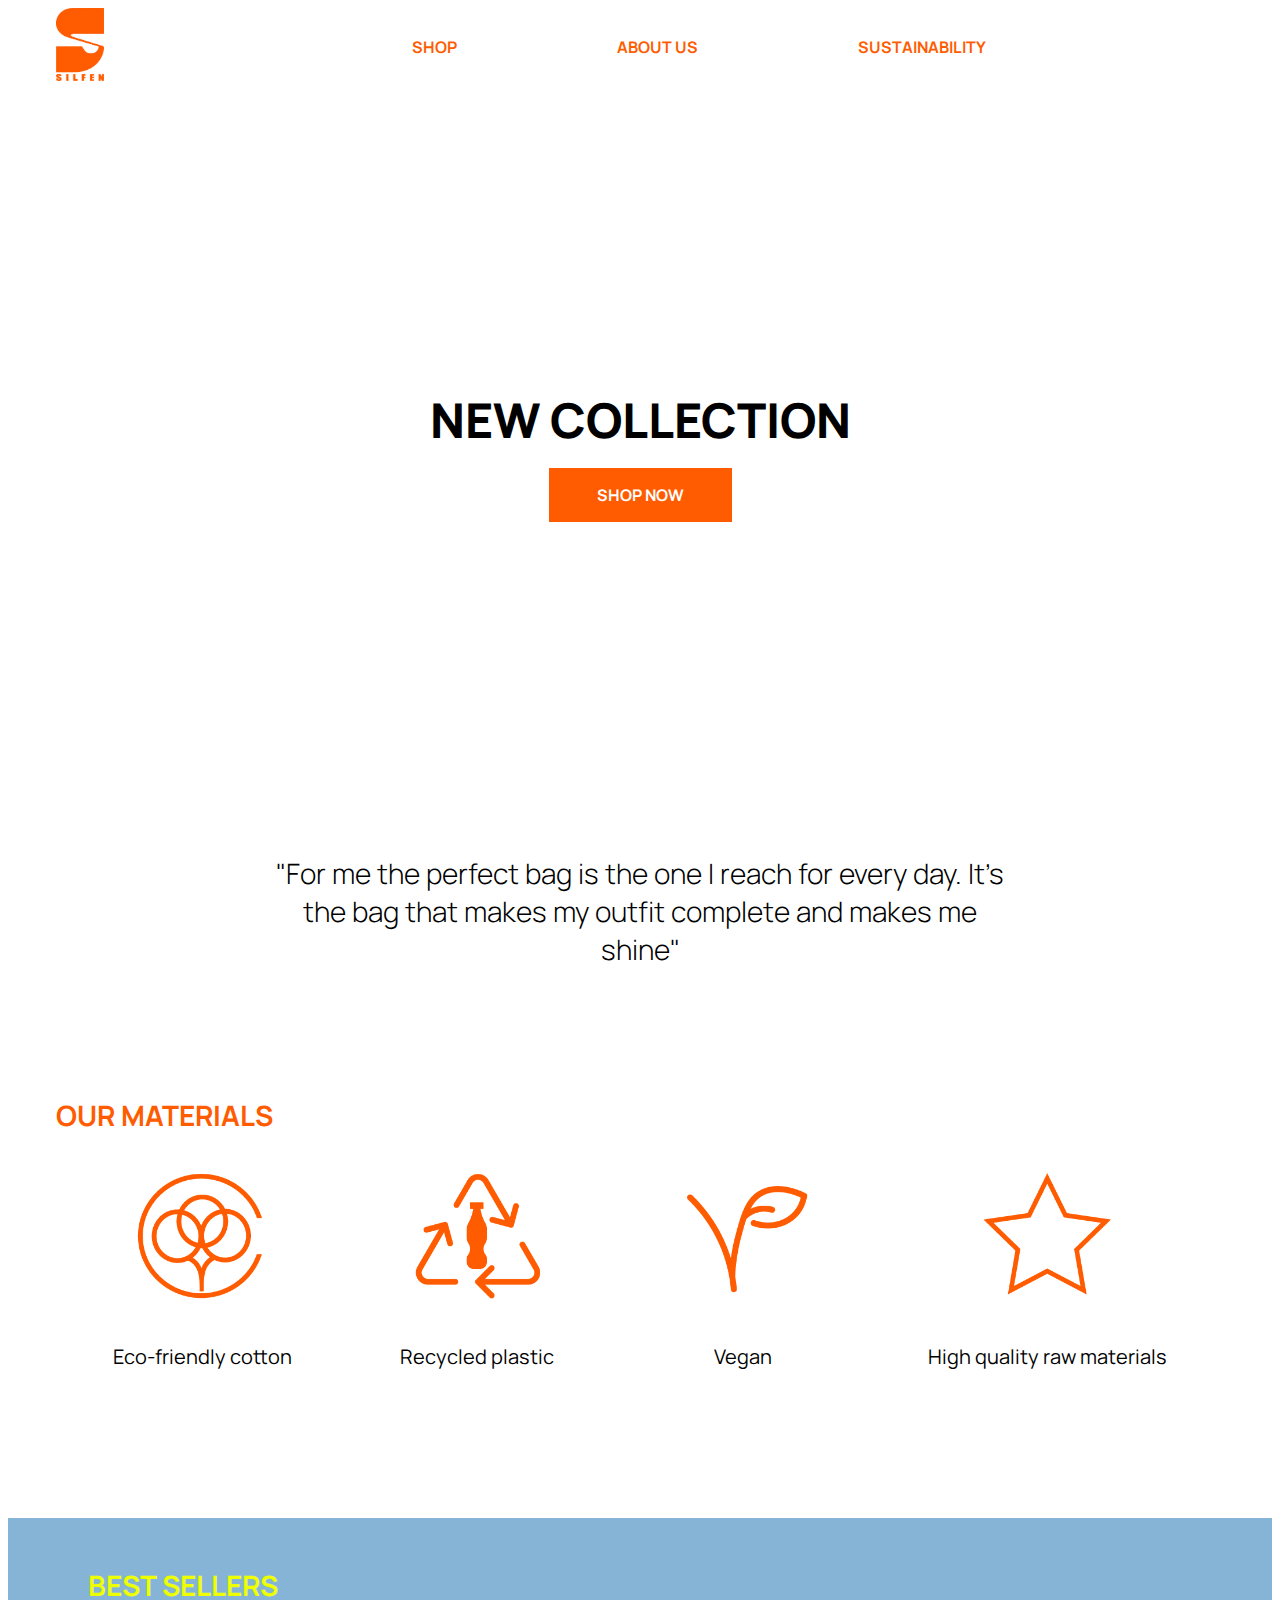
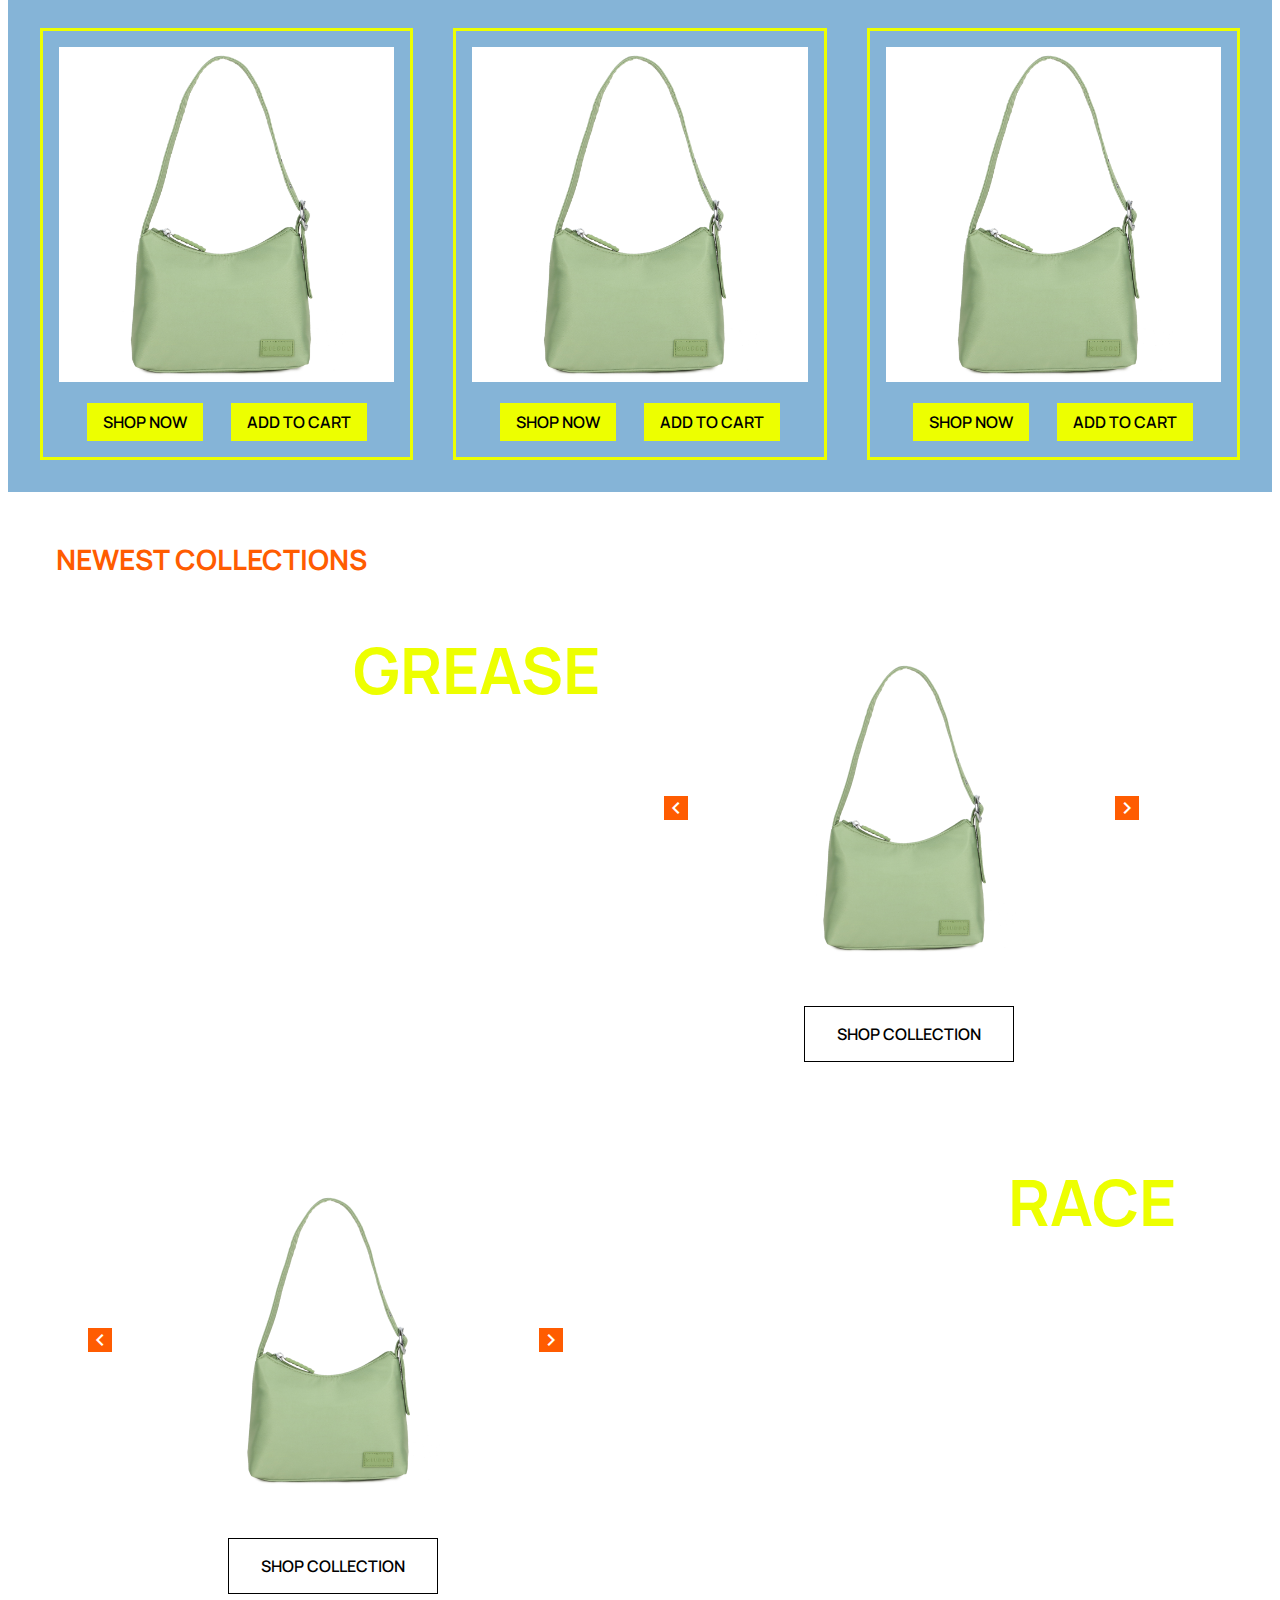
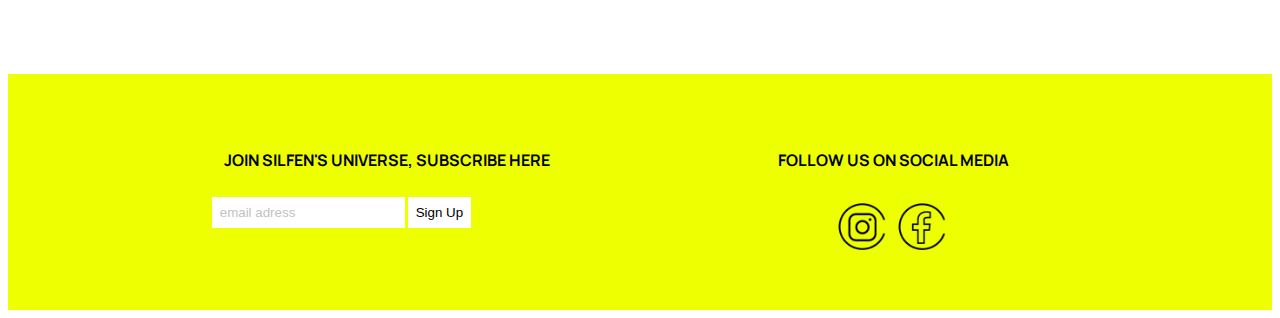
==== index.html @ 0049a742 "burger menu" ====
<!DOCTYPE html>
<html lang="en">

<head>
  <meta charset="UTF-8" />
  <meta http-equiv="X-UA-Compatible" content="IE=edge" />
  <meta name="viewport" content="width=device-width, initial-scale=1.0" />
  <title>Silfen</title>
  <link rel="stylesheet" href="style.css">
  <link rel="preconnect" href="https://fonts.googleapis.com">
  <link rel="preconnect" href="https://fonts.gstatic.com" crossorigin>
  <link href="https://fonts.googleapis.com/css2?family=Manrope:wght@400;700&display=swap" rel="stylesheet">
  <link href="https://fonts.googleapis.com/icon?family=Material+Icons" rel="stylesheet">
</head>

<body>
  <header>
    <nav>
      <a href="index.html"><img src="/img/SilfenLogo.png" alt="Silfen Logo" id="logo" /></a>
      <ul class="nav-bar">
        <li><a href="productp.html">SHOP</a></li>
        <li><a href="">ABOUT US</a></li>
        <li><a href="">SUSTAINABILITY</a></li>
      </ul>

    </nav>


    <div class="burger-icon"></div>

    <ul class="mob-menu">
      <li class="cross-icon"></li>
      <li class="active"><a href="index.html">Home</a></li>
      <li><a href="about-me.html">About me</a></li>

      <li><a href="web.html">Basic Web</a></li>
      <li><a href="ux.html">Basic UX</a></li>
      <li><a href="animation.html">Basic Animation</a></li>
      <li><a href="content.html">Basic Content</a></li>
    </ul>



    </nav>
  </header>

  <main>
    <section class="main-section">
      <div id="hero-image">
        <h1>NEW COLLECTION</h1>
        <a href="productp.html" class="button">SHOP NOW</a>
      </div>
    </section>
    <h3>
      "For me the perfect bag is the one I reach for every day. It’s the bag
      that makes my outfit complete and makes me shine"
    </h3>
    <h2>Our materials</h2>
    <div class="icons">
      <div>
        <img src="/img/cotton.png" alt="cotton icon" />
        <p>Eco-friendly cotton</p>
      </div>
      <div>
        <img src="/img/rpet.png" alt="rpet icon">
        <p>Recycled plastic</p>
      </div>
      <div>
        <img src="/img/vegan.png" alt="vegan icon">
        <p>Vegan</p>
      </div>
      <div>
        <img src="/img/star.png" alt="star icon">
        <p>High quality raw materials</p>
      </div>
    </div>
    <section id="best-sellers">
      <h2>best sellers</h2>
      <div class="bag-card">
        <img src="/img/bag-example.JPG" alt="">
        <div class="ctas">
          <a href="">Shop now</a>
          <a href="">Add to cart</a>
        </div>
      </div>
      <div class="bag-card">
        <img src="/img/bag-example.JPG" alt="">
        <div class="ctas">
          <a href="">Shop now</a>
          <a href="">Add to cart</a>
        </div>
      </div>
      <div class="bag-card">
        <img src="/img/bag-example.JPG" alt="">
        <div class="ctas">
          <a href="">Shop now</a>
          <a href="">Add to cart</a>
        </div>
      </div>
    </section>
    <section>
      <h2>newest collections</h2>
      <div class="collection">
        <div class="collection-pic1">
          <h4>GREASE</h4>
        </div>
        <div class="bag-collection">
          <div class="material-icons arrow">
            chevron_left
          </div>
          <img src="/img/bag-example.JPG" alt="bag image">
          <div class="material-icons arrow">
            chevron_right
          </div>
          <a href="" class="shop-button">SHOP COLLECTION</a>
        </div>
      </div>
      <div class="collection">
        <div class="bag-collection">
          <div class="material-icons arrow">
            chevron_left
          </div>
          <img src="/img/bag-example.JPG" alt="bag image">
          <div class="material-icons arrow">
            chevron_right
          </div>
          <a href="" class="shop-button">SHOP COLLECTION</a>
        </div>
        <div class="collection-pic2">
          <h4>RACE</h4>
        </div>
      </div>
    </section>
  </main>


  <footer>
    <div>
      <h5>join silfen's universe, subscribe here</h5>
      <form class="sign-up" action="">
        <label for="email"></label>
        <input type="email" id="email" name="email" value="email adress">
        <input type="submit" id="sign-button" value="Sign Up">
      </form>
    </div>

    <div class="social-media">
      <h5>follow us on social media</h5>
      <div class="social-icons">
        <a href="https://www.instagram.com/silfenstudio/" target="_blank"><img src="/img/insta.png"
            alt="instagram icon"></a>
        <a href="https://www.facebook.com/Silfenstudio" target="_blank"><img src="/img/fb.png" alt="facebook icon"></a>
      </div>
    </div>
  </footer>
</body>

</html>
---- style.css ----
* {
  box-sizing: border-box;
}

body {
  font-family: "Manrope", sans-serif;
}

nav {
  display: flex;
  justify-content: space-between;
  margin-right: 10%;
  align-items: center;
  font-family: "Manrope", sans-serif;
  font-weight: 700;
  color: #ff5c01;
}

ul {
  display: flex;
  justify-content: left;
  list-style-type: none;
}

.nav-bar li {
  margin-right: 10rem;
}

#logo {
  width: 3rem;
  margin-left: 3rem;
}

a {
  text-decoration: none;
  color: #ff5c01;
}
li a:hover {
  text-decoration: none;
  color: #edff00;
}

.button {
  background-color: #ff5c01;
  color: white;
  font-weight: 700;
  padding: 1rem 3rem;
  width: max-content;
}

.main-section {
  background-image: url(/img/ocean.jpg);
  background-size: cover;
  height: 50vw;
  display: flex;
  align-items: center;
  justify-content: center;
}

#hero-image {
  display: flex;
  flex-direction: column;
  align-items: center;
  margin-top: 4rem;
}

h1 {
  font-size: 3rem;
  font-weight: 900;
  margin-bottom: 1rem;
}

h2 {
  color: #ff5c01;
  text-transform: uppercase;
  padding-left: 3rem;
  font-size: 1.75rem;
  margin-top: 3rem;
}

h3 {
  font-weight: 300;
  padding: 0 20%;
  text-align: center;
  justify-self: center;
  font-size: 1.75rem;
  margin: 8rem 0;
}
.cover {
  display: flex;
  height: 35vw;
}
.product-img {
  background-image: url(/productimg/cover.jpg);
  background-size: cover;
  background-position-y: -25vw;
  width: 100%;
  display: flex;
}
.mainlist {
  display: flex;
}
.cate-menu {
  font-family: "Manrope", sans-serif;
  font-weight: bold;
  list-style-type: none;
  display: inline-block;
}
.cate-link {
  text-decoration: none;
  display: inline-block;
  padding: 20px;
  color: #ff5c01;
}
.cate-link:hover {
  color: #edff00;
}
.product-list {
  font-family: "Manrope", sans-serif;
  color: #ff5c01;
  width: 100%;
  display: grid;
  grid-template-columns: repeat(auto-fit, minmax(400px, 400px));
  justify-content: space-between;
  /* flex-wrap: wrap; */
  align-items: center;
}
.bag-display {
  width: 300px;
  height: max-content;
  padding: 15px;
  margin-top: 50px;
  margin-bottom: 30px;
}
.img-button {
  display: grid;
  width: 300px;
  height: max-content;
  padding: 15px;
}
.img-display {
  width: 100%;
  object-fit: cover;
}
/*.img-display:hover {
  width: 110%;
}*/
.button1 {
  background-color: #ff5c01;
  text-decoration: none;
  font-weight: bold;
  color: white;
  font-size: 15px;
  border: solid black 0.5px;
  padding: 5px;
  justify-self: center;
  margin-top: 25px;
  margin-bottom: 15px;
}
.button1:hover {
  background-color: #ff5a01c9;
}

.icons {
  display: flex;
  justify-content: space-evenly;
  margin-bottom: 8rem;
}

.icons img {
  max-width: 10rem;
}

.icons div {
  font-size: 1.25rem;
  text-align: center;
}

#best-sellers {
  background-color: #85b4d7;
  display: grid;
  grid-template-columns: repeat(auto-fill, minmax(300px, 1fr));
  grid-column-gap: 2.5rem;
  padding: 0 2rem 2rem;
}

.bag-card {
  border: solid 3px #edff00;
  padding: 1rem;
  width: fit-content;
}

#best-sellers h2 {
  color: #edff00;
  grid-column: 1/-1;
}

.bag-card img {
  max-width: 100%;
}

.ctas a {
  color: black;
  background-color: #edff00;
  padding: 0.5rem 1rem;
  font-weight: 600;
  text-transform: uppercase;
}

.ctas {
  display: flex;
  justify-content: space-evenly;
  margin-top: 1rem;
}
.collection {
  display: grid;
  column-gap: 3rem;
  grid-template-columns: 1fr 1fr;
  margin: 2rem 5rem 5rem 5rem;
}

img {
  max-width: 500px;
}

.bag-collection img {
  width: 300px;
  margin: 3rem;
}

.bag-collection {
  display: grid;
  grid-template-columns: 0.5fr 3fr 1fr;
  column-gap: 0.5rem;
}

.collection-pic1 {
  background-image: url(/img/grease.jpg);
  background-size: cover;
  background-position: center;
  min-width: 400px;
}
.collection-pic2 {
  background-image: url(/img/race.jpg);
  background-size: cover;
  background-position: center;
  min-width: 400px;
}
.arrow {
  align-self: center;
  background-color: #ff5c01;
  color: white;
  width: fit-content;
  cursor: pointer;
}

h4 {
  font-size: 4rem;
  margin-top: 1rem;
  margin-right: 1rem;
  text-align: end;
  color: #edff00;
}

.shop-button {
  color: black;
  border: solid 1px black;
  height: fit-content;
  width: fit-content;
  padding: 1rem 2rem;
  font-weight: 600;
  grid-column-start: 2;
  justify-self: center;
}

footer {
  display: grid;
  grid-template-columns: 30% 30%;
  background-color: #edff00;
  padding: 3rem;
  justify-content: space-evenly;
}
form {
}

input {
  border: none;
  padding: 0.5rem;
  color: rgb(194, 194, 194);
}
#sign-button {
  background-color: white;
  color: #000;
  cursor: pointer;
}

h5 {
  font-size: 1rem;
  text-transform: uppercase;
  text-align: center;
}

.social-icons {
  display: flex;
  justify-content: center;
}

.social-icons img {
  max-width: 60px;
}

/* mobile */

.mob-menu {
  flex-direction: column;
  width: fit-content;
  padding-right: 2vw;
  display: none;
}
.mob-menu ul {
  flex-direction: column;
  background: none;
  margin-left: 1vw;
}

.burger-icon {
  background-image: url(/img/burger.svg);
  width: 5vw;
  height: 5vw;
  background-repeat: no-repeat;
  margin-left: 1vw;
  margin-top: 2vw;
  display: none;
}
.cross-icon {
  background-image: url(/img/cross.svg);
  width: 4vw;
  height: 4vw;
  background-repeat: no-repeat;
  margin-left: 1vw;
  display: none;
}

.show {
  transform: translateX(57vw);
  transition: all 0.7s ease;
}
.close {
  transform: translateX(-50vw);
  transition: all 0.7s ease;
}

@media only screen and (max-width: 1025px) {
  .desk-menu {
    display: none;
  }
  nav {
    display: none;
  }

  .mob-menu {
    display: flex;
    position: absolute;
    left: -57vw;
    top: 0;
    z-index: 5;
    background-color: #f7e59e;
    padding-top: 3vw;
    position: absolute;
    width: 50vw;
    margin-left: -1vw;
    margin-top: -1vw;
    font-size: 2em;
    padding-bottom: 6vw;
  }

  .mob-menu:first-child {
    padding: 2vw 0;
  }

  #menu-icon {
    display: block;
    z-index: 8;
    position: absolute;
    top: 2vw;
    left: 1vw;
  }

  .burger-icon,
  .cross-icon {
    display: block;
    margin-bottom: 2vw;
    width: 8vw;
    height: 8vw;
  }

  .cross-icon:hover,
  .burger-icon {
    background-color: #f7e59e00;
    border-radius: 0;
  }
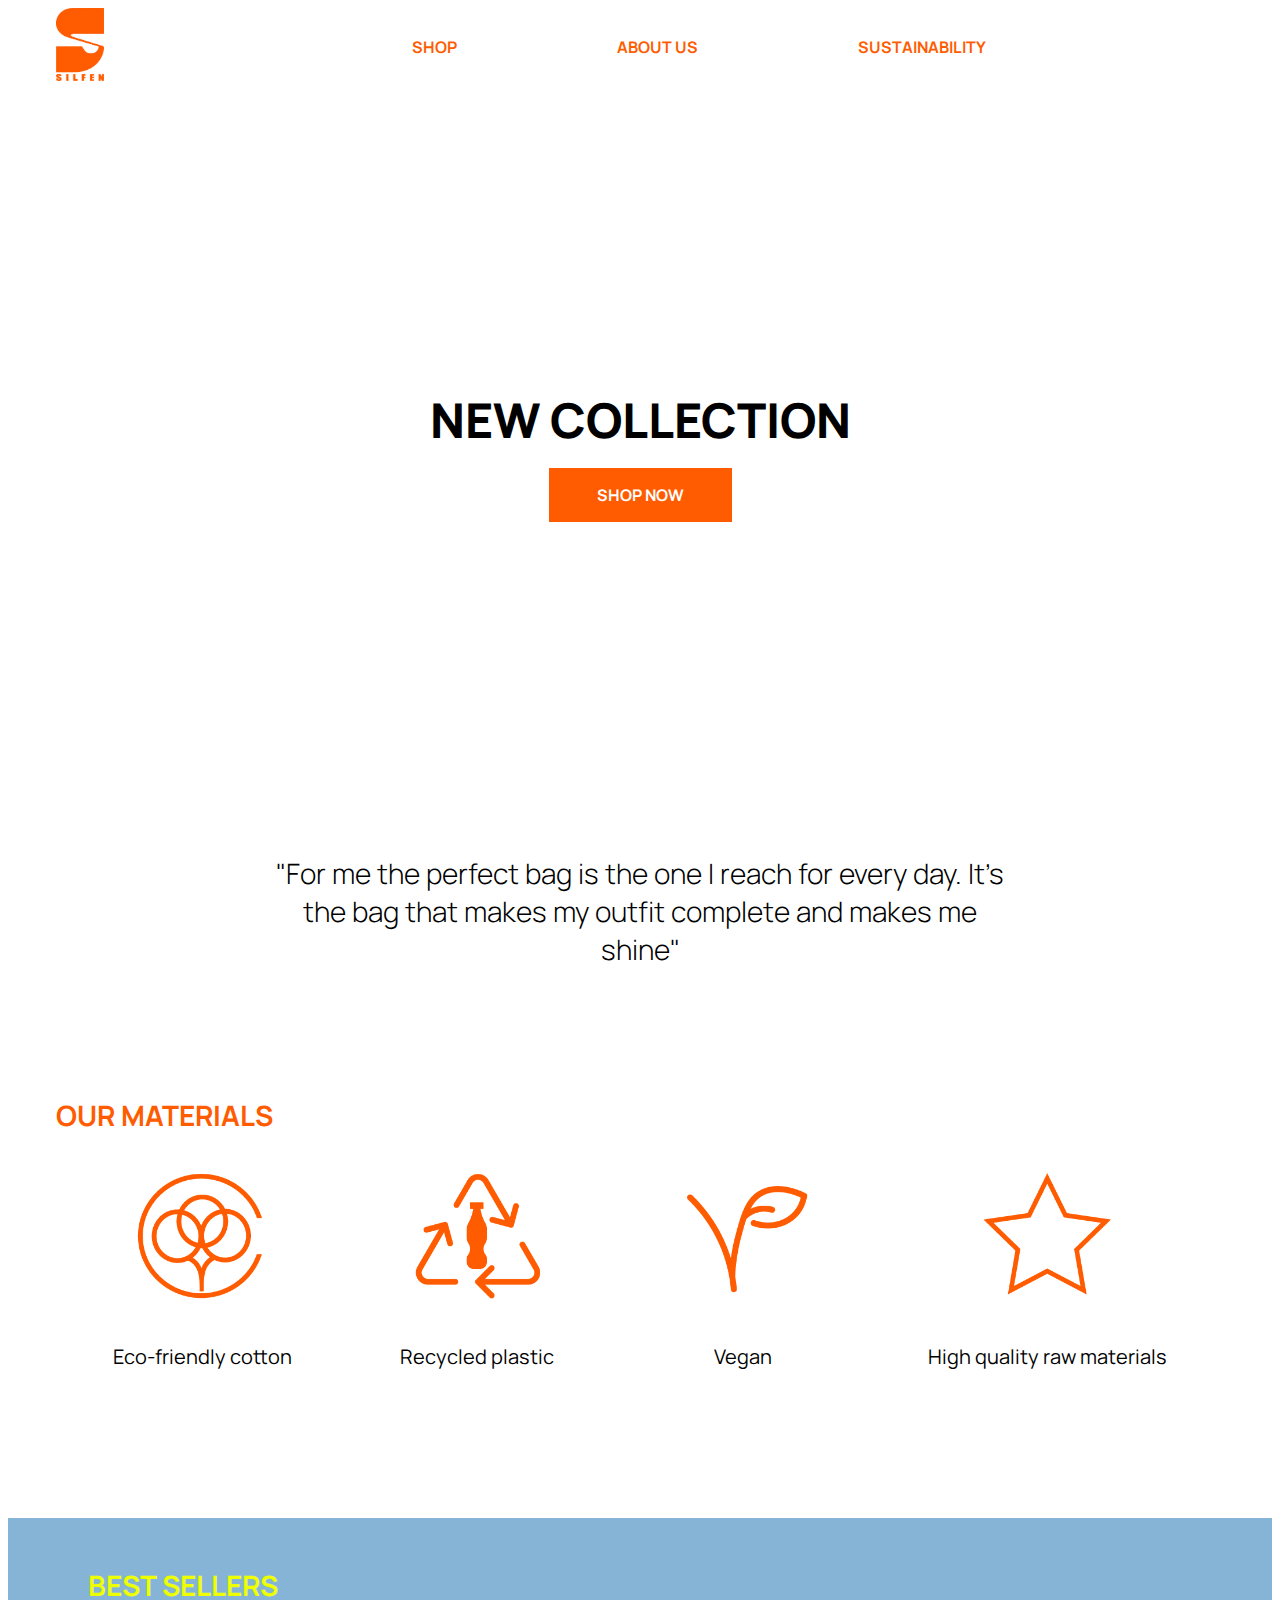
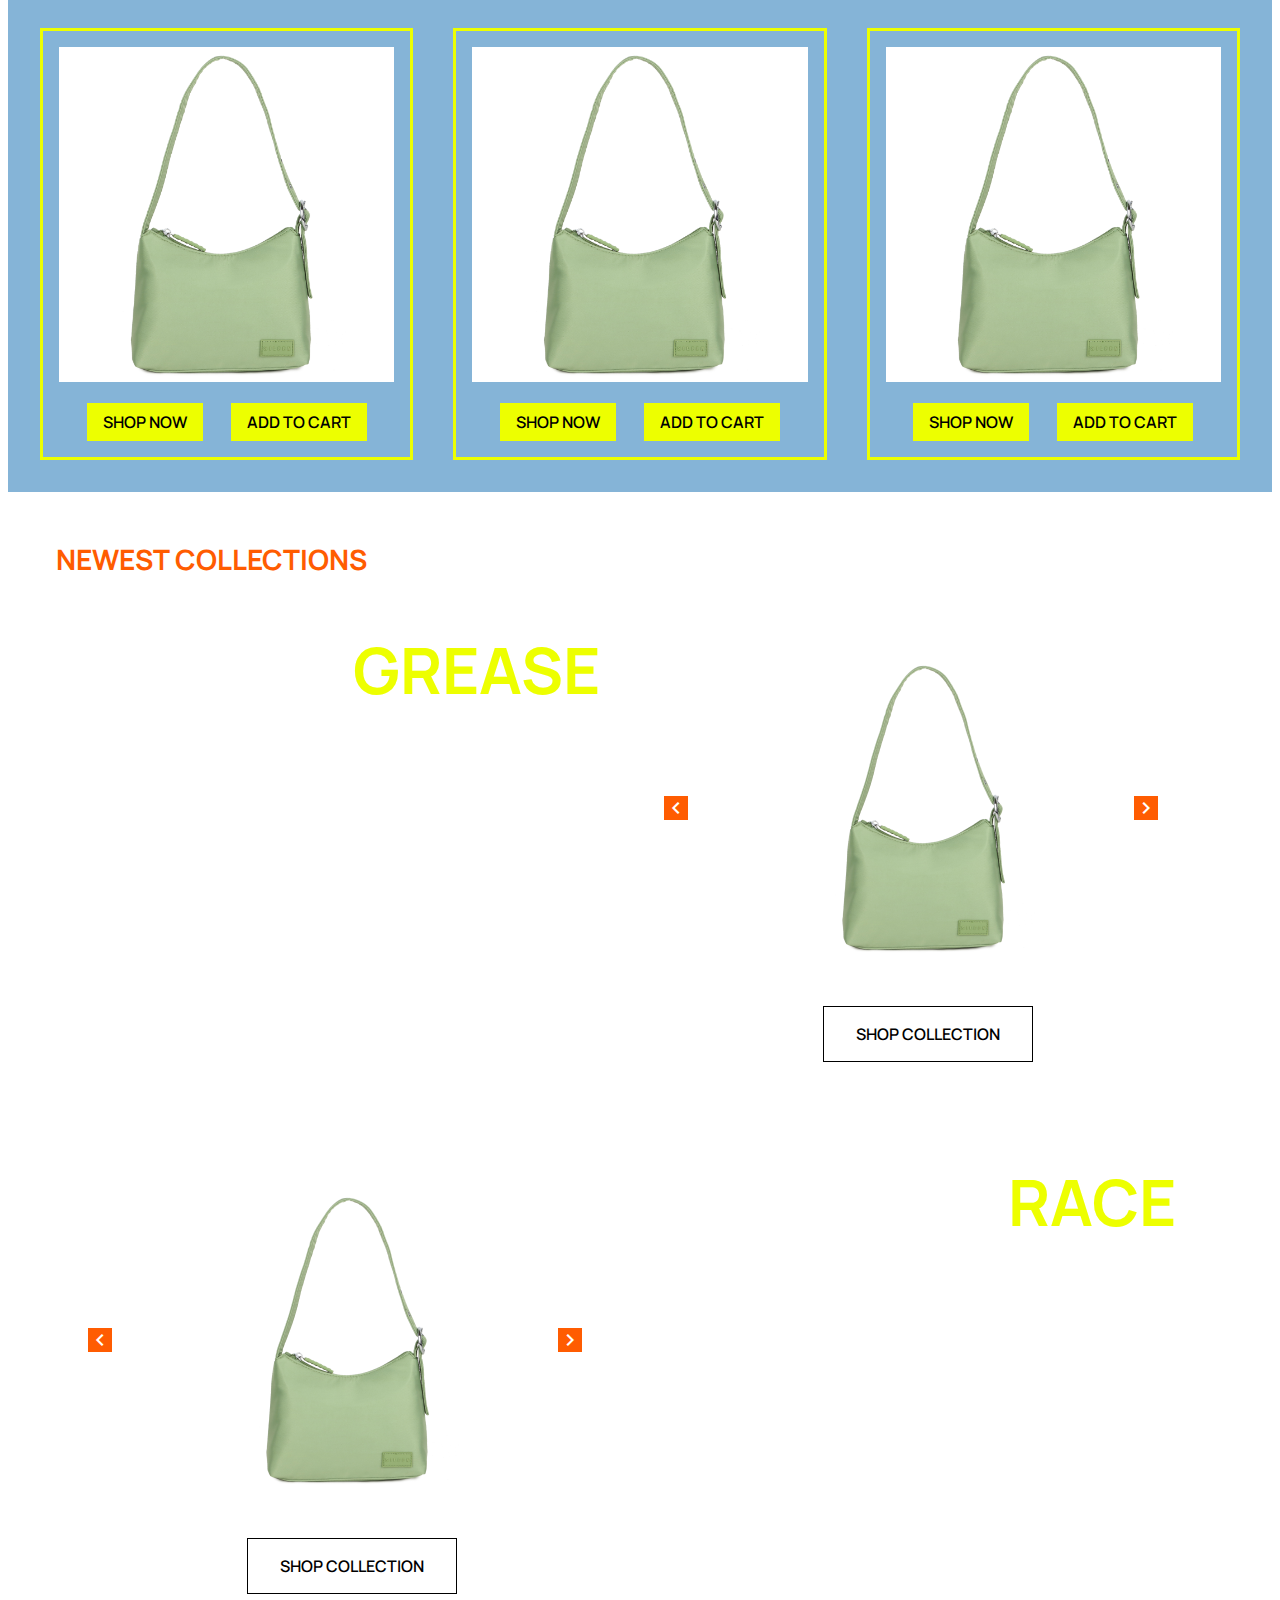
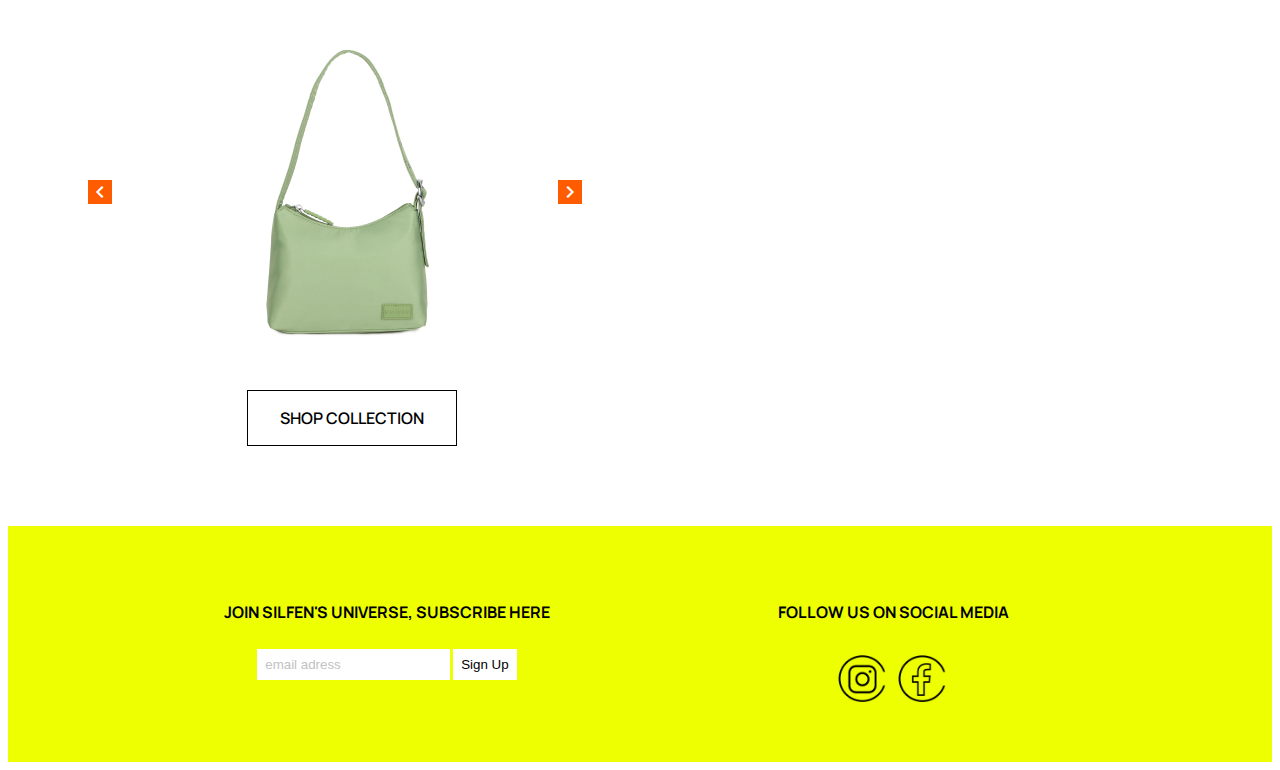
==== commit f2a7b1d5: "mobile main" ====
--- a/index.html
+++ b/index.html
@@ -19,29 +19,21 @@
       <a href="index.html"><img src="/img/SilfenLogo.png" alt="Silfen Logo" id="logo" /></a>
       <ul class="nav-bar">
         <li><a href="productp.html">SHOP</a></li>
-        <li><a href="">ABOUT US</a></li>
-        <li><a href="">SUSTAINABILITY</a></li>
+        <li><a href="us.html">ABOUT US</a></li>
+        <li><a href="sustainability.html">SUSTAINABILITY</a></li>
       </ul>
 
     </nav>
-
-
     <div class="burger-icon"></div>
 
     <ul class="mob-menu">
       <li class="cross-icon"></li>
-      <li class="active"><a href="index.html">Home</a></li>
-      <li><a href="about-me.html">About me</a></li>
-
-      <li><a href="web.html">Basic Web</a></li>
-      <li><a href="ux.html">Basic UX</a></li>
-      <li><a href="animation.html">Basic Animation</a></li>
-      <li><a href="content.html">Basic Content</a></li>
+      <li><a href="productp.html">SHOP</a></li>
+      <li><a href="us.html">ABOUT US</a></li>
+      <li><a href="sustainability.html">SUSTAINABILITY</a></li>
     </ul>
 
 
-
-    </nav>
   </header>
 
   <main>
@@ -98,8 +90,11 @@
         </div>
       </div>
     </section>
+
+
     <section>
       <h2>newest collections</h2>
+
       <div class="collection">
         <div class="collection-pic1">
           <h4>GREASE</h4>
@@ -115,8 +110,9 @@
           <a href="" class="shop-button">SHOP COLLECTION</a>
         </div>
       </div>
+
       <div class="collection">
-        <div class="bag-collection">
+        <div class="bag-collection mob-hidden">
           <div class="material-icons arrow">
             chevron_left
           </div>
@@ -129,7 +125,19 @@
         <div class="collection-pic2">
           <h4>RACE</h4>
         </div>
+        <div class="bag-collection">
+          <div class="material-icons arrow">
+            chevron_left
+          </div>
+          <img src="/img/bag-example.JPG" alt="bag image">
+          <div class="material-icons arrow">
+            chevron_right
+          </div>
+          <a href="" class="shop-button">SHOP COLLECTION</a>
+        </div>
       </div>
+
+
     </section>
   </main>
 
@@ -153,6 +161,8 @@
       </div>
     </div>
   </footer>
+
+  <script src="script.js"></script>
 </body>
 
 </html>--- a/style.css
+++ b/style.css
@@ -230,7 +230,7 @@
 
 .bag-collection {
   display: grid;
-  grid-template-columns: 0.5fr 3fr 1fr;
+  grid-template-columns: 1fr 3fr 1fr;
   column-gap: 0.5rem;
 }
 
@@ -280,7 +280,9 @@
   padding: 3rem;
   justify-content: space-evenly;
 }
+
 form {
+  text-align: center;
 }
 
 input {
@@ -325,8 +327,8 @@
 
 .burger-icon {
   background-image: url(/img/burger.svg);
-  width: 5vw;
-  height: 5vw;
+  width: 3vw;
+  height: 3vw;
   background-repeat: no-repeat;
   margin-left: 1vw;
   margin-top: 2vw;
@@ -343,11 +345,11 @@
 
 .show {
   transform: translateX(57vw);
-  transition: all 0.7s ease;
+  transition: all 0.3s ease;
 }
 .close {
   transform: translateX(-50vw);
-  transition: all 0.7s ease;
+  transition: all 0.3s ease;
 }
 
 @media only screen and (max-width: 1025px) {
@@ -364,14 +366,23 @@
     left: -57vw;
     top: 0;
     z-index: 5;
-    background-color: #f7e59e;
+    background-color: #ff5c01;
+    color: white;
     padding-top: 3vw;
     position: absolute;
-    width: 50vw;
+    width: 50%;
+    height: 100%;
     margin-left: -1vw;
     margin-top: -1vw;
-    font-size: 2em;
+    font-size: 1.1rem;
     padding-bottom: 6vw;
+  }
+
+  .mob-menu a {
+    color: white;
+  }
+  .mob-menu li {
+    margin: 1rem 0;
   }
 
   .mob-menu:first-child {
@@ -400,3 +411,66 @@
     border-radius: 0;
   }
 
+  h1 {
+    color: white;
+  }
+
+  .main-section {
+    height: 100%;
+  }
+
+  #hero-image {
+    align-content: center;
+    margin: 0;
+    padding: 6rem;
+  }
+
+  .icons {
+    display: grid;
+    grid-template-columns: 1fr 1fr;
+    margin-bottom: 4rem;
+  }
+
+  .icons img {
+    max-width: 5rem;
+  }
+
+  .bag-card {
+    margin: 1rem 0;
+  }
+
+  .collection {
+    display: block;
+    margin: 0;
+    margin-bottom: 5rem;
+  }
+  .collection-pic1,
+  .collection-pic2 {
+    height: 20rem;
+  }
+
+  .arrow {
+    visibility: hidden;
+  }
+
+  .bag-collection img {
+    display: none;
+  }
+
+  .mob-hidden {
+    display: none;
+  }
+
+  footer {
+    display: block;
+    padding: 1rem;
+  }
+
+  .social-media {
+    margin-top: 5rem;
+  }
+
+  h3 {
+    margin: 4rem 0;
+  }
+}
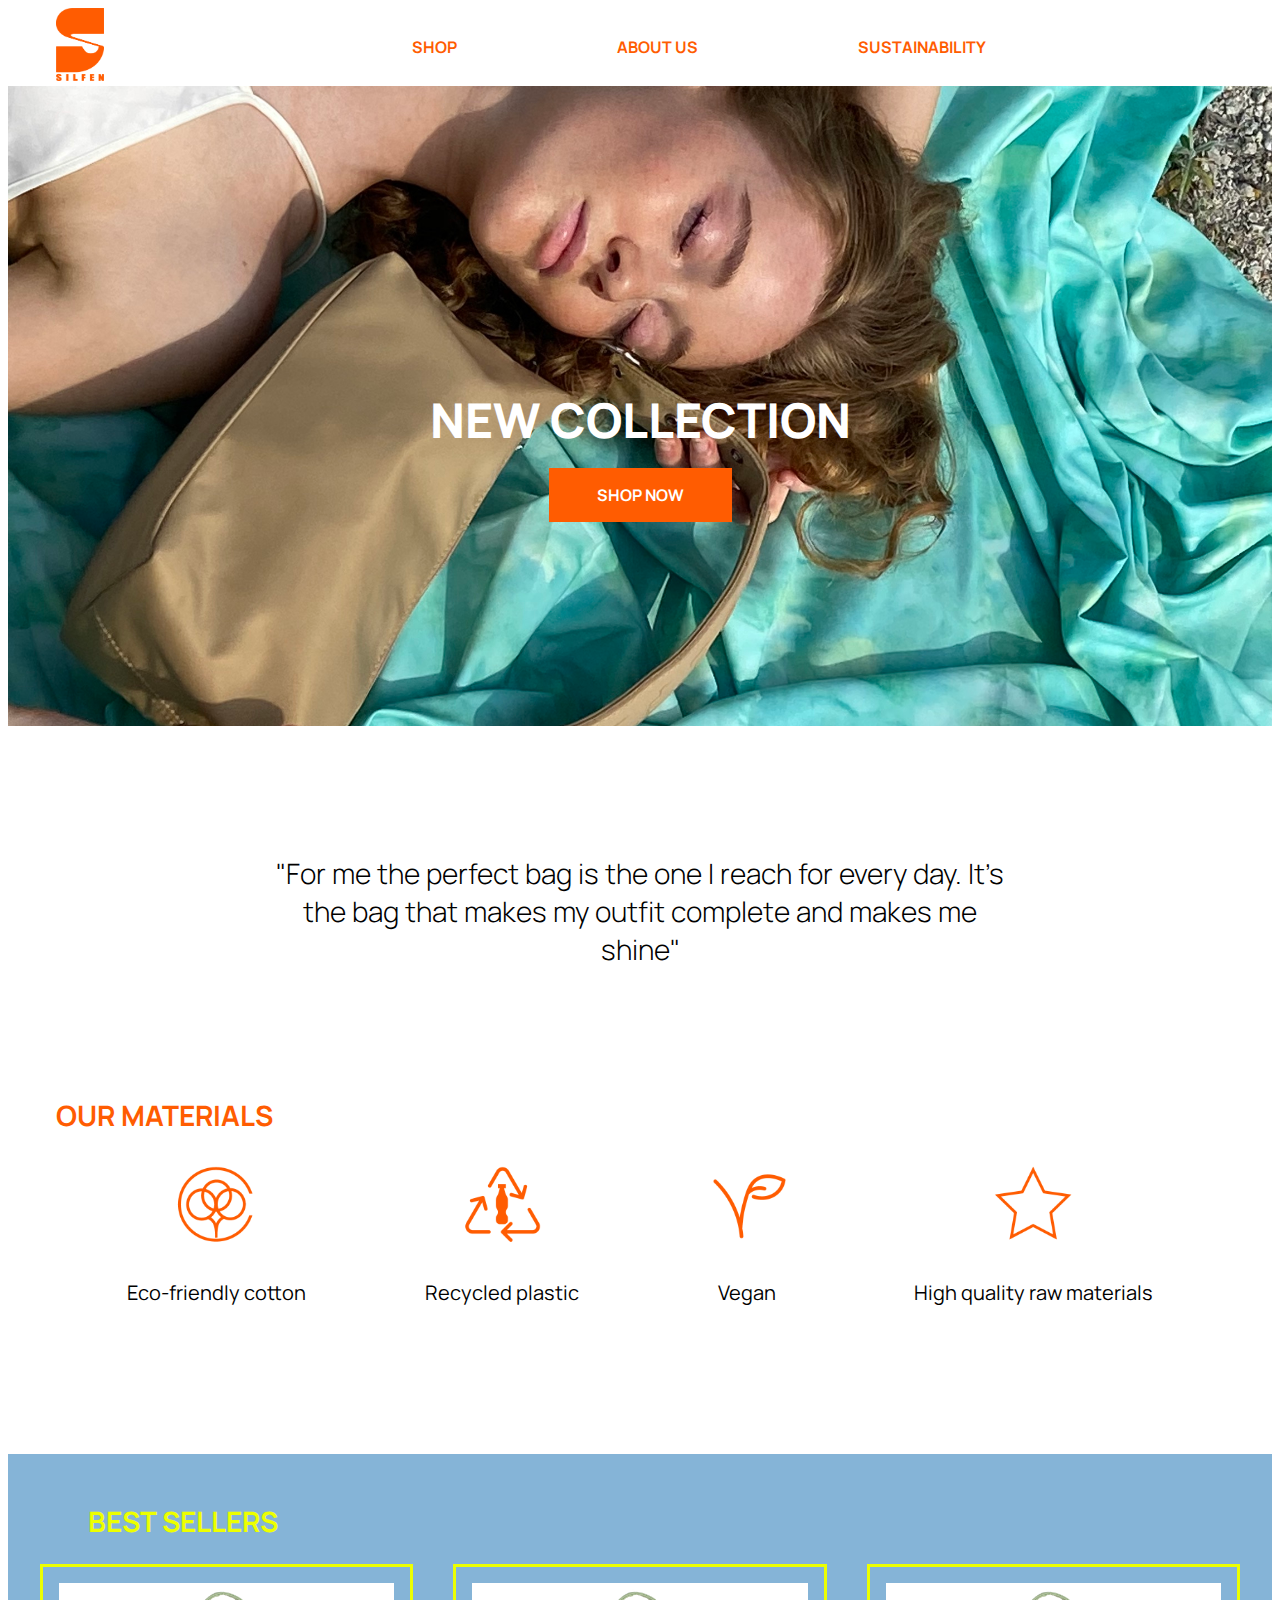
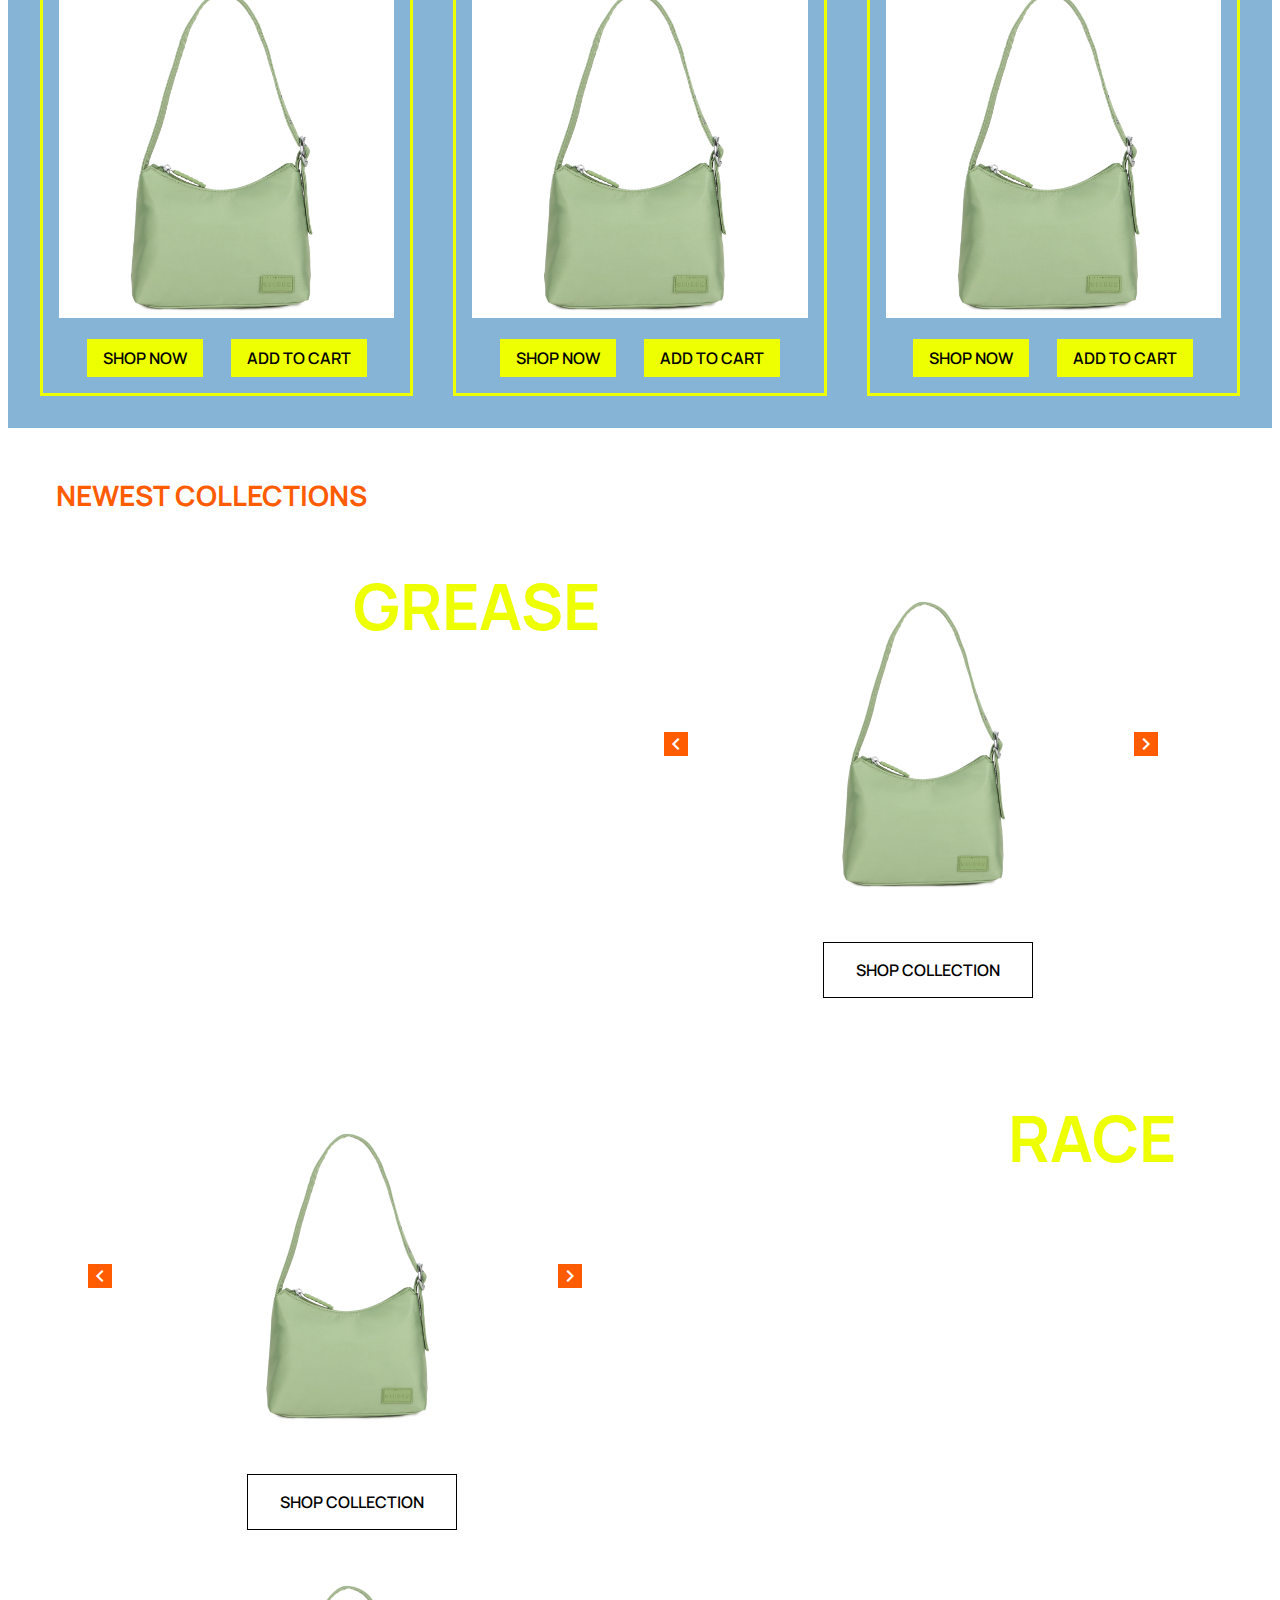
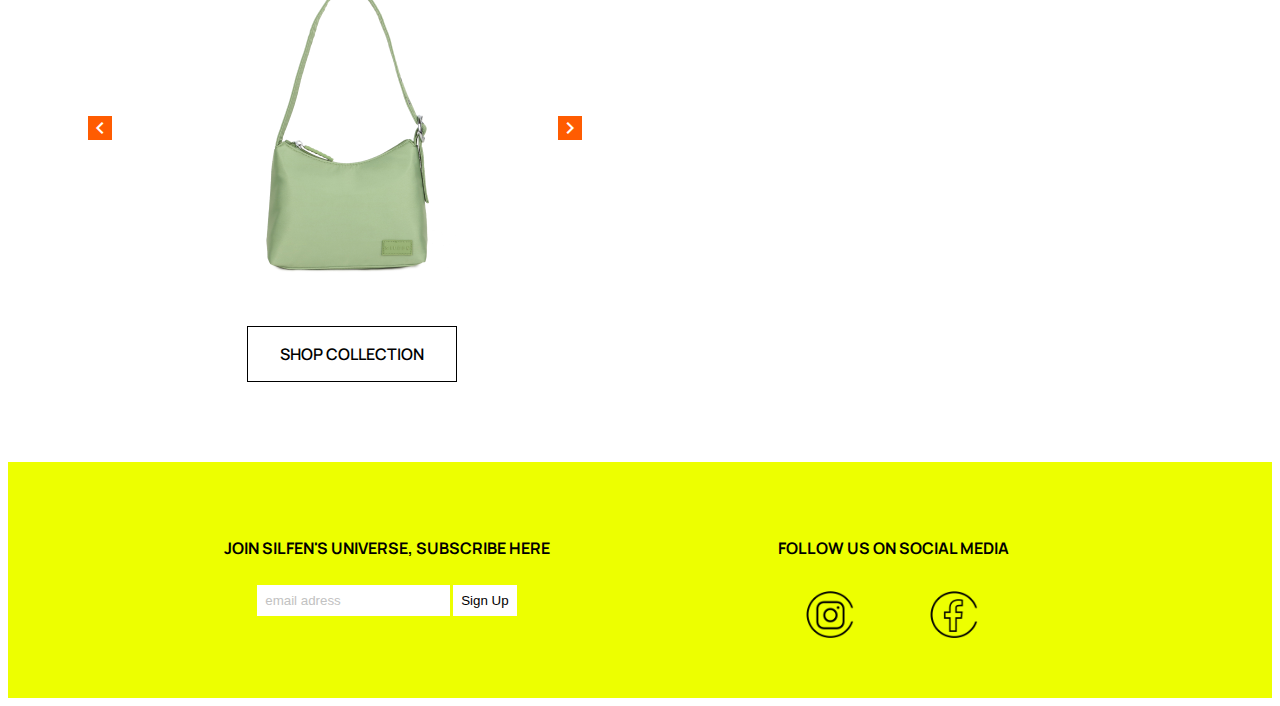
==== commit 23f829da: "v1" ====
--- a/index.html
+++ b/index.html
@@ -6,11 +6,11 @@
   <meta http-equiv="X-UA-Compatible" content="IE=edge" />
   <meta name="viewport" content="width=device-width, initial-scale=1.0" />
   <title>Silfen</title>
-  <link rel="stylesheet" href="style.css">
   <link rel="preconnect" href="https://fonts.googleapis.com">
   <link rel="preconnect" href="https://fonts.gstatic.com" crossorigin>
   <link href="https://fonts.googleapis.com/css2?family=Manrope:wght@400;700&display=swap" rel="stylesheet">
   <link href="https://fonts.googleapis.com/icon?family=Material+Icons" rel="stylesheet">
+  <link rel="stylesheet" href="style.css?v=1">
 </head>
 
 <body>
--- a/style.css
+++ b/style.css
@@ -49,8 +49,9 @@
 }
 
 .main-section {
-  background-image: url(/img/ocean.jpg);
+  background-image: url(img/IMG_7831.jpeg);
   background-size: cover;
+  background-position: center;
   height: 50vw;
   display: flex;
   align-items: center;
@@ -68,6 +69,7 @@
   font-size: 3rem;
   font-weight: 900;
   margin-bottom: 1rem;
+  color: white;
 }
 
 h2 {
@@ -95,7 +97,21 @@
   background-size: cover;
   background-position-y: -25vw;
   width: 100%;
-  display: flex;
+}
+.sust-img {
+  background-image: url(/img/ocean.jpg);
+  background-size: cover;
+  background-position-y: -25vw;
+  width: 100%;
+}
+.cover-text-product-page {
+  display: grid;
+  text-align: center;
+  color: #ffffff;
+  text-transform: uppercase;
+  font-size: 3rem;
+  font-weight: 750;
+  margin-top: 13vw;
 }
 .mainlist {
   display: flex;
@@ -120,24 +136,101 @@
   color: #ff5c01;
   width: 100%;
   display: grid;
-  grid-template-columns: repeat(auto-fit, minmax(400px, 400px));
+  grid-template-columns: repeat(auto-fit, minmax(400px, 1fr));
   justify-content: space-between;
   /* flex-wrap: wrap; */
   align-items: center;
 }
 .bag-display {
-  width: 300px;
+  width: 100%;
   height: max-content;
   padding: 15px;
   margin-top: 50px;
   margin-bottom: 30px;
-}
+  display: block;
+  margin-left: auto;
+  margin-right: auto;
+}
+
 .img-button {
   display: grid;
   width: 300px;
   height: max-content;
   padding: 15px;
 }
+
+.img-button2 {
+  display: grid;
+  grid-template-columns: 1fr 1fr;
+  column-gap: 3rem;
+  row-gap: 1rem;
+  padding: 0 3rem;
+}
+
+.img-button2 div {
+  align-self: center;
+}
+
+.prodpage-main h2 {
+  color: white;
+  font-size: 2rem;
+  text-align: center;
+  margin: 0;
+}
+.prodpage-main h3 {
+  color: #edff00;
+  font-size: 2rem;
+  text-align: center;
+  margin: 0;
+}
+
+.bag-name-page {
+  font-size: 2rem;
+  text-transform: uppercase;
+  font-weight: 700;
+}
+
+.bag-price-page {
+  font-size: 1.5rem;
+  font-weight: 700;
+  margin-bottom: 2rem;
+}
+
+.button3 {
+  background-color: #edff00;
+  padding: 0.5rem 4rem;
+  color: #000;
+}
+
+.product-main {
+  background-color: #7bafd47a;
+}
+
+.others {
+  margin: 3rem 0;
+  border-top: solid 3px white;
+  display: grid;
+  gap: 1rem;
+  padding: 1rem;
+  grid-template-columns: repeat(auto-fit, minmax(250px, 1fr));
+  justify-content: space-between;
+}
+
+.others p {
+  grid-column: 1/-1;
+  margin-bottom: 0;
+  text-transform: uppercase;
+  font-weight: 700;
+}
+
+.others img {
+  width: 100%;
+}
+
+.social-icons div {
+  text-align: center;
+}
+
 .img-display {
   width: 100%;
   object-fit: cover;
@@ -168,7 +261,7 @@
 }
 
 .icons img {
-  max-width: 10rem;
+  max-width: 6rem;
 }
 
 .icons div {
@@ -279,6 +372,7 @@
   background-color: #edff00;
   padding: 3rem;
   justify-content: space-evenly;
+  row-gap: 0rem;
 }
 
 form {
@@ -307,11 +401,26 @@
   justify-content: center;
 }
 
+.social-icons p {
+  margin-top: 0;
+}
+
 .social-icons img {
   max-width: 60px;
-}
-
-/* mobile */
+  margin: 0 2rem;
+}
+.product-page {
+  font-family: "Manrope", sans-serif;
+  color: #ff5c01;
+  width: 100%;
+  display: grid;
+  grid-template-columns: repeat(auto-fit, minmax(400px, 400px));
+  justify-content: space-between;
+  /* flex-wrap: wrap; */
+  align-items: center;
+}
+
+/* mobile menu */
 
 .mob-menu {
   flex-direction: column;
@@ -352,7 +461,54 @@
   transition: all 0.3s ease;
 }
 
-@media only screen and (max-width: 1025px) {
+.sust-main {
+  display: grid;
+  grid-template-columns: 1fr 1fr;
+  column-gap: 3rem;
+  padding: 0 20%;
+  margin-bottom: 6rem;
+}
+
+.sust-main img {
+  max-width: 300px;
+}
+
+.values {
+  background-color: #85b4d7;
+  margin-top: 2rem;
+  width: 100%;
+  color: white;
+  padding: 2rem;
+}
+
+.values h2 {
+  color: #edff00;
+  text-align: center;
+  grid-column: 1/5;
+}
+
+.values h4 {
+  color: white;
+}
+
+.values img {
+  align-self: center;
+  padding-right: 3rem;
+}
+
+.values article {
+  display: flex;
+  border-left: solid 1rem #edff00;
+  border-right: solid 1rem #edff00;
+  border-bottom: solid 1rem #edff00;
+  margin-bottom: 5rem;
+  padding: 0 3rem;
+  width: 50%;
+  margin-left: auto;
+  margin-right: auto;
+}
+
+@media only screen and (max-width: 950px) {
   .desk-menu {
     display: none;
   }
@@ -473,4 +629,60 @@
   h3 {
     margin: 4rem 0;
   }
-}
+
+  .bag-display {
+    margin: 0rem;
+    margin-bottom: 2rem;
+    margin-left: auto;
+    margin-right: auto;
+    width: 100%;
+  }
+
+  .menu-op {
+    padding-left: 0;
+    flex-wrap: wrap;
+    justify-content: center;
+  }
+  .cate-link {
+    padding: 0.5rem 2rem;
+  }
+
+  .img-button {
+    width: 100%;
+  }
+
+  .values article {
+    width: 100%;
+  }
+
+  .sust-main {
+    display: block;
+    padding: 0 20%;
+    margin-bottom: 6rem;
+  }
+
+  .sust-main img {
+    max-width: 300px;
+    display: block;
+    margin-left: auto;
+    margin-right: auto;
+  }
+
+  .img-button2 {
+    display: block;
+  }
+
+  .button3 {
+    display: block;
+    margin-left: auto;
+    margin-right: auto;
+    text-align: center;
+    font-size: 1.5rem;
+  }
+
+  .bag-price-page {
+    text-align: center;
+    font-size: 2rem;
+    margin: 2rem 0;
+  }
+}
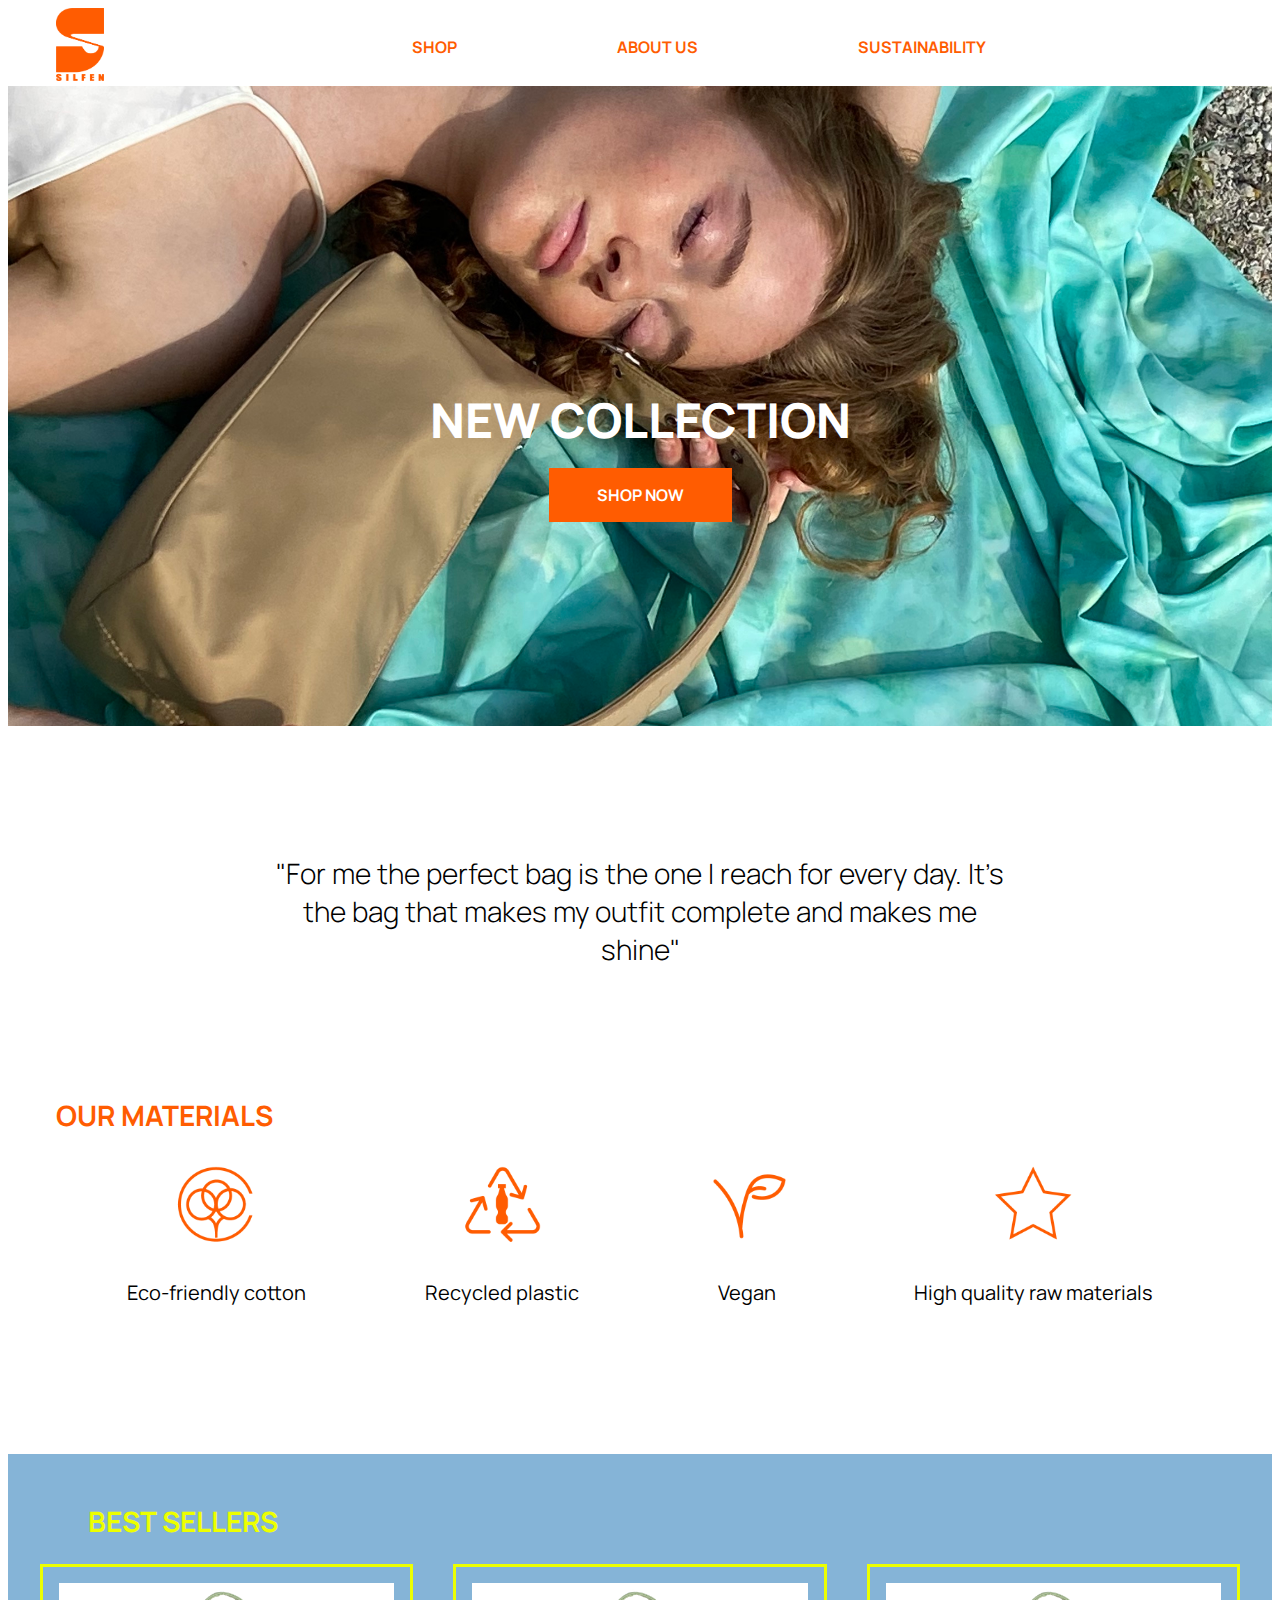
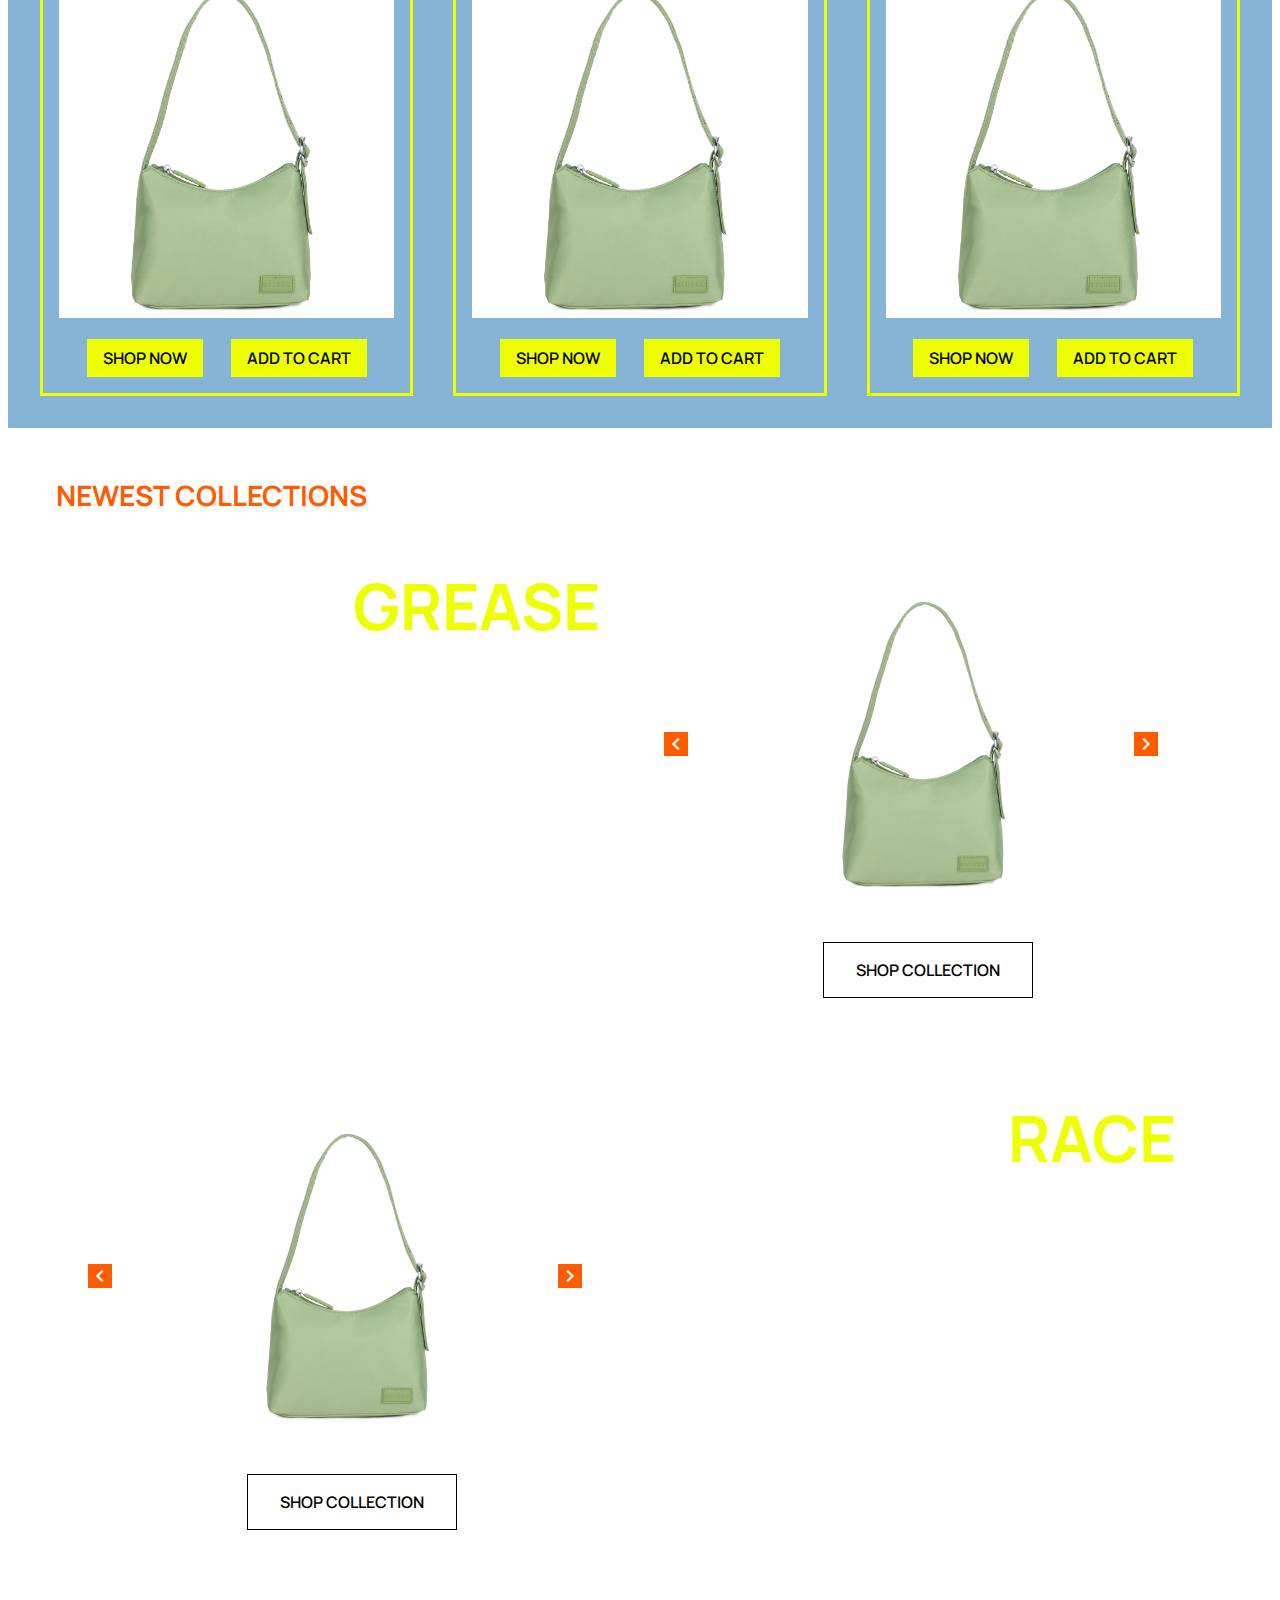
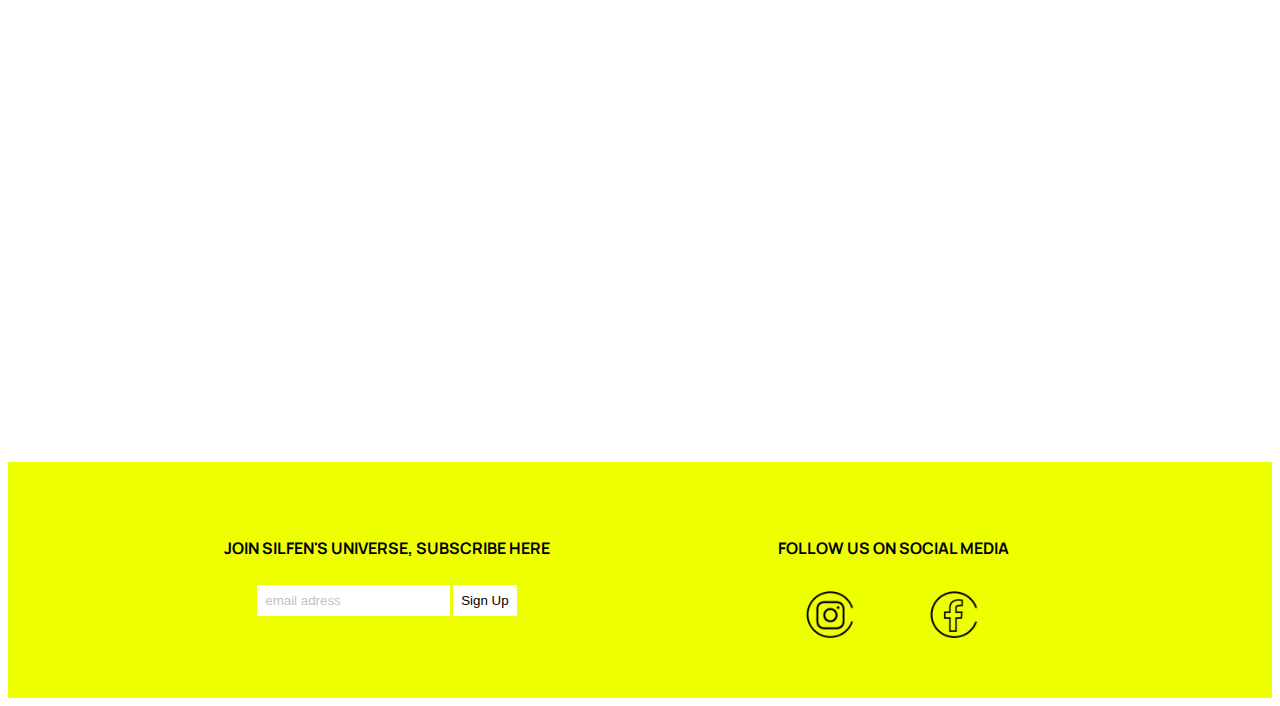
==== commit ec51d2ee: "race button fixed" ====
--- a/index.html
+++ b/index.html
@@ -10,13 +10,13 @@
   <link rel="preconnect" href="https://fonts.gstatic.com" crossorigin>
   <link href="https://fonts.googleapis.com/css2?family=Manrope:wght@400;700&display=swap" rel="stylesheet">
   <link href="https://fonts.googleapis.com/icon?family=Material+Icons" rel="stylesheet">
-  <link rel="stylesheet" href="style.css?v=1">
+  <link rel="stylesheet" href="style.css?v=2">
 </head>
 
 <body>
   <header>
     <nav>
-      <a href="index.html"><img src="/img/SilfenLogo.png" alt="Silfen Logo" id="logo" /></a>
+      <a href="index.html"><img src="img/SilfenLogo.png" alt="Silfen Logo" id="logo" /></a>
       <ul class="nav-bar">
         <li><a href="productp.html">SHOP</a></li>
         <li><a href="us.html">ABOUT US</a></li>
@@ -50,40 +50,40 @@
     <h2>Our materials</h2>
     <div class="icons">
       <div>
-        <img src="/img/cotton.png" alt="cotton icon" />
+        <img src="img/cotton.png" alt="cotton icon" />
         <p>Eco-friendly cotton</p>
       </div>
       <div>
-        <img src="/img/rpet.png" alt="rpet icon">
+        <img src="img/rpet.png" alt="rpet icon">
         <p>Recycled plastic</p>
       </div>
       <div>
-        <img src="/img/vegan.png" alt="vegan icon">
+        <img src="img/vegan.png" alt="vegan icon">
         <p>Vegan</p>
       </div>
       <div>
-        <img src="/img/star.png" alt="star icon">
+        <img src="img/star.png" alt="star icon">
         <p>High quality raw materials</p>
       </div>
     </div>
     <section id="best-sellers">
       <h2>best sellers</h2>
       <div class="bag-card">
-        <img src="/img/bag-example.JPG" alt="">
+        <img src="img/bag-example.JPG" alt="">
         <div class="ctas">
           <a href="">Shop now</a>
           <a href="">Add to cart</a>
         </div>
       </div>
       <div class="bag-card">
-        <img src="/img/bag-example.JPG" alt="">
+        <img src="img/bag-example.JPG" alt="">
         <div class="ctas">
           <a href="">Shop now</a>
           <a href="">Add to cart</a>
         </div>
       </div>
       <div class="bag-card">
-        <img src="/img/bag-example.JPG" alt="">
+        <img src="img/bag-example.JPG" alt="">
         <div class="ctas">
           <a href="">Shop now</a>
           <a href="">Add to cart</a>
@@ -103,7 +103,7 @@
           <div class="material-icons arrow">
             chevron_left
           </div>
-          <img src="/img/bag-example.JPG" alt="bag image">
+          <img src="img/bag-example.JPG" alt="bag image">
           <div class="material-icons arrow">
             chevron_right
           </div>
@@ -116,7 +116,7 @@
           <div class="material-icons arrow">
             chevron_left
           </div>
-          <img src="/img/bag-example.JPG" alt="bag image">
+          <img src="img/bag-example.JPG" alt="bag image">
           <div class="material-icons arrow">
             chevron_right
           </div>
@@ -125,11 +125,11 @@
         <div class="collection-pic2">
           <h4>RACE</h4>
         </div>
-        <div class="bag-collection">
+        <div class="bag-collection desk-hidden">
           <div class="material-icons arrow">
             chevron_left
           </div>
-          <img src="/img/bag-example.JPG" alt="bag image">
+          <img src="img/bag-example.JPG" alt="bag image">
           <div class="material-icons arrow">
             chevron_right
           </div>
@@ -155,9 +155,9 @@
     <div class="social-media">
       <h5>follow us on social media</h5>
       <div class="social-icons">
-        <a href="https://www.instagram.com/silfenstudio/" target="_blank"><img src="/img/insta.png"
+        <a href="https://www.instagram.com/silfenstudio/" target="_blank"><img src="img/insta.png"
             alt="instagram icon"></a>
-        <a href="https://www.facebook.com/Silfenstudio" target="_blank"><img src="/img/fb.png" alt="facebook icon"></a>
+        <a href="https://www.facebook.com/Silfenstudio" target="_blank"><img src="img/fb.png" alt="facebook icon"></a>
       </div>
     </div>
   </footer>
--- a/style.css
+++ b/style.css
@@ -93,13 +93,13 @@
   height: 35vw;
 }
 .product-img {
-  background-image: url(/productimg/cover.jpg);
+  background-image: url(productimg/cover.jpg);
   background-size: cover;
   background-position-y: -25vw;
   width: 100%;
 }
 .sust-img {
-  background-image: url(/img/ocean.jpg);
+  background-image: url(img/ocean.jpg);
   background-size: cover;
   background-position-y: -25vw;
   width: 100%;
@@ -312,6 +312,10 @@
   margin: 2rem 5rem 5rem 5rem;
 }
 
+.desk-hidden {
+  visibility: hidden;
+}
+
 img {
   max-width: 500px;
 }
@@ -328,13 +332,13 @@
 }
 
 .collection-pic1 {
-  background-image: url(/img/grease.jpg);
+  background-image: url(img/grease.jpg);
   background-size: cover;
   background-position: center;
   min-width: 400px;
 }
 .collection-pic2 {
-  background-image: url(/img/race.jpg);
+  background-image: url(img/race.jpg);
   background-size: cover;
   background-position: center;
   min-width: 400px;
@@ -435,7 +439,7 @@
 }
 
 .burger-icon {
-  background-image: url(/img/burger.svg);
+  background-image: url(img/burger.svg);
   width: 3vw;
   height: 3vw;
   background-repeat: no-repeat;
@@ -444,7 +448,7 @@
   display: none;
 }
 .cross-icon {
-  background-image: url(/img/cross.svg);
+  background-image: url(img/cross.svg);
   width: 4vw;
   height: 4vw;
   background-repeat: no-repeat;
@@ -617,6 +621,10 @@
     display: none;
   }
 
+  .desk-hidden {
+    visibility: visible;
+  }
+
   footer {
     display: block;
     padding: 1rem;
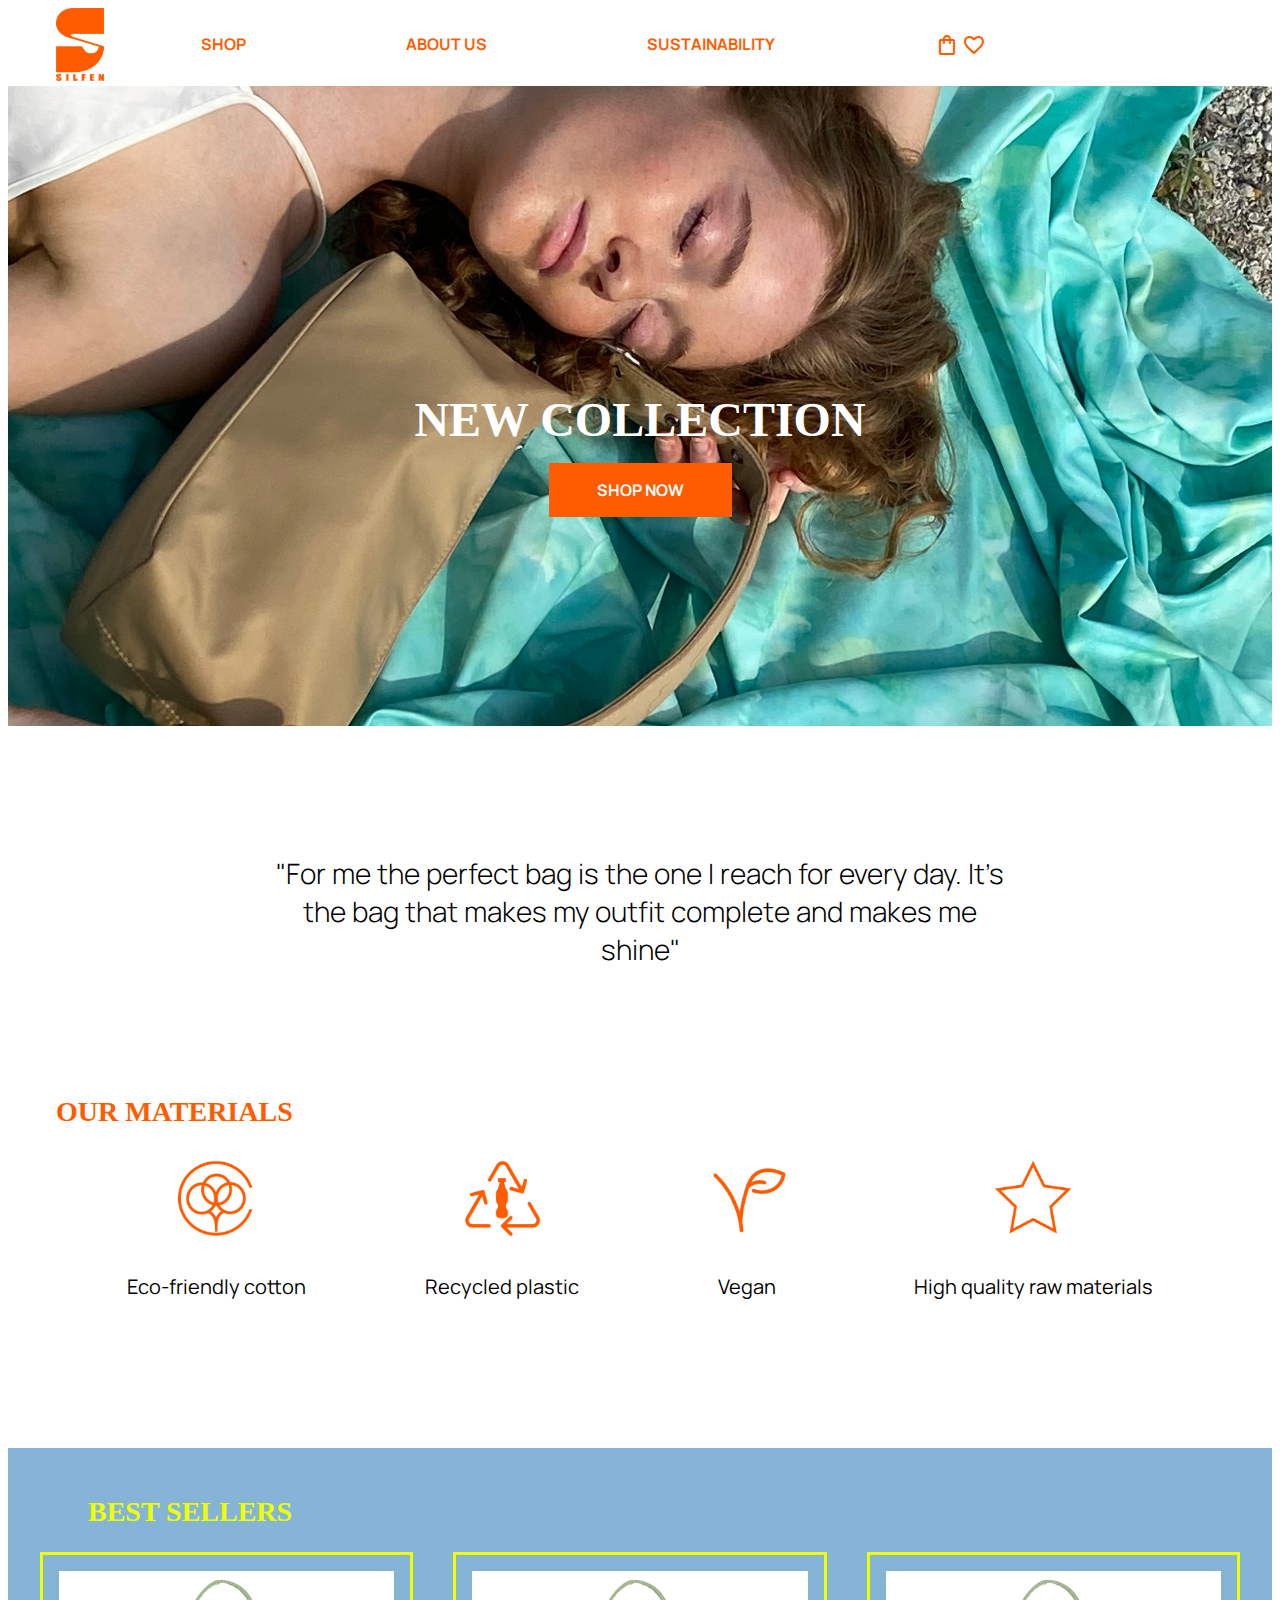
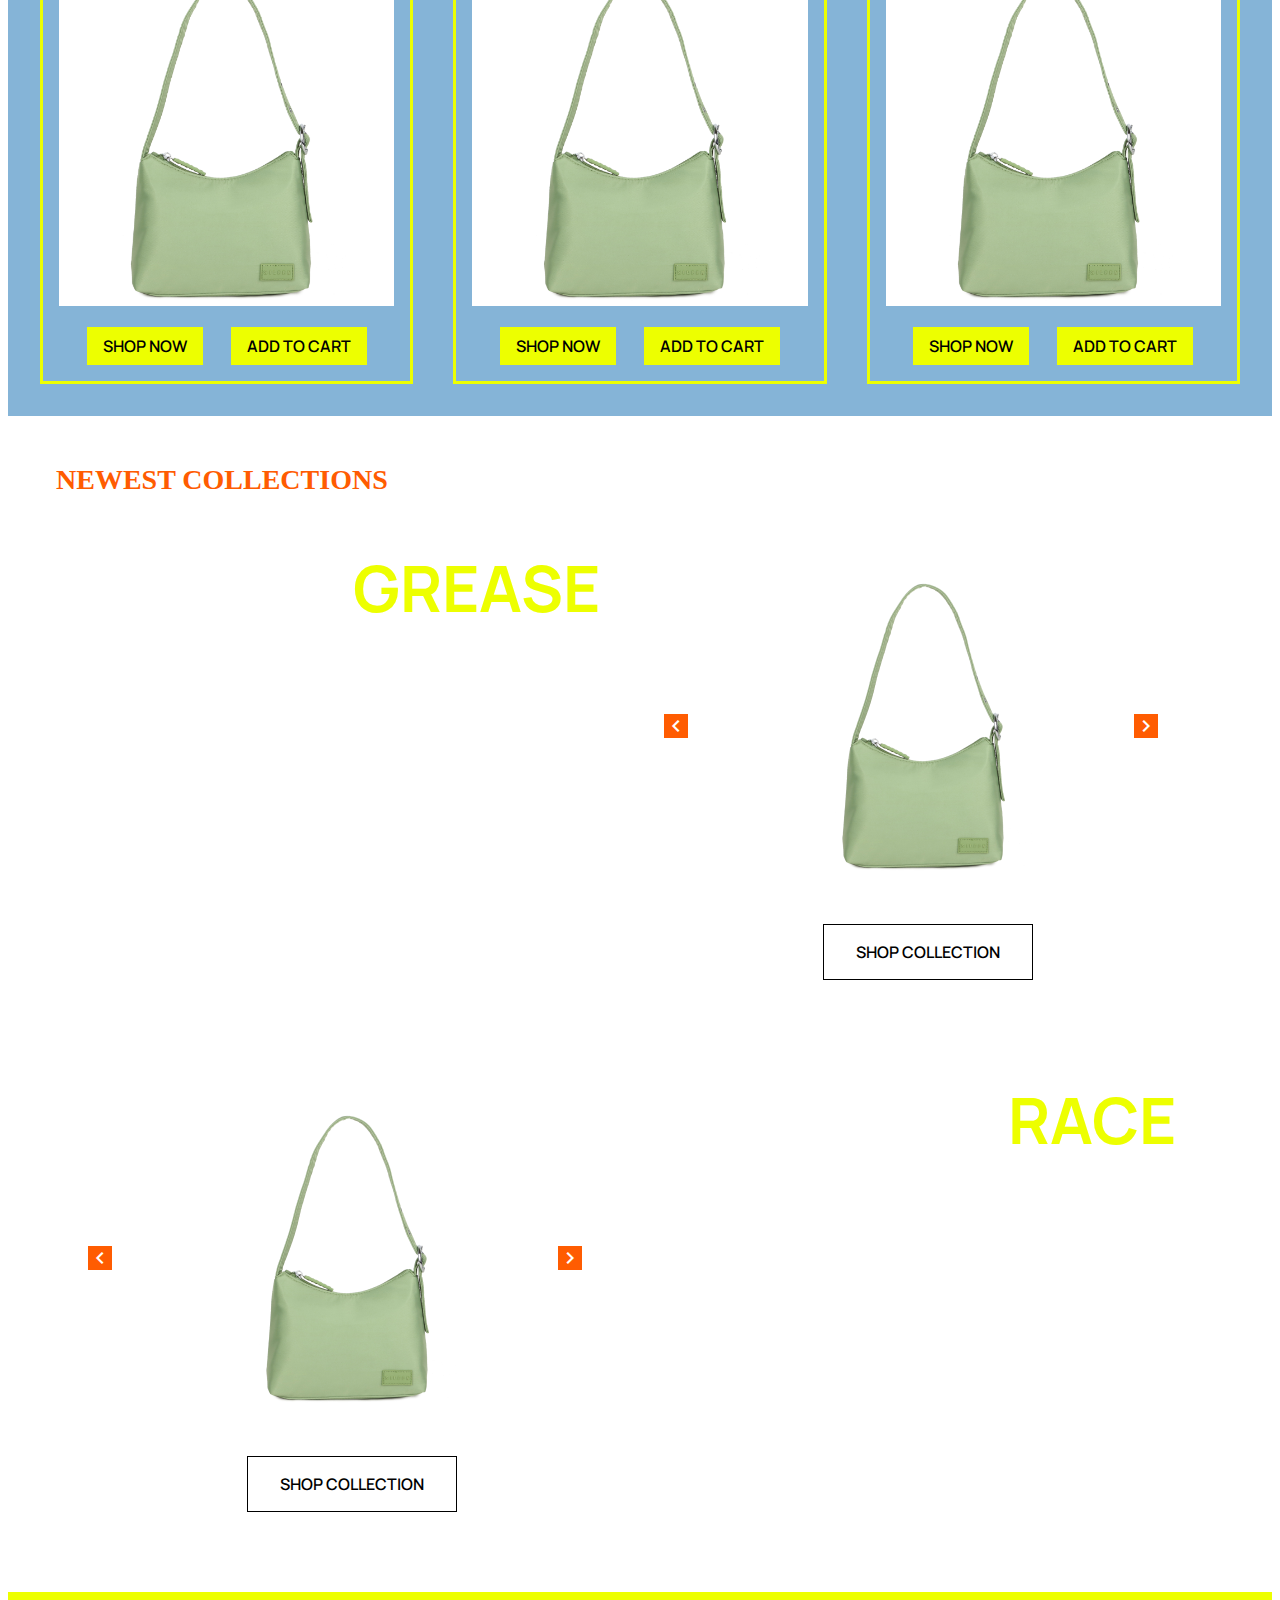
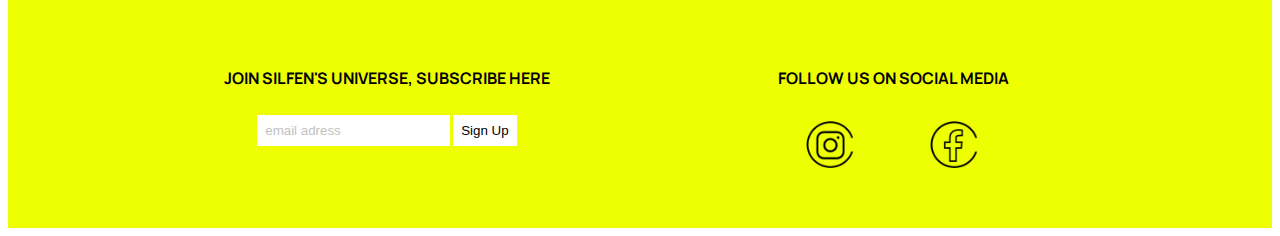
==== commit 671be612: "shopping cart and fav icons" ====
--- a/index.html
+++ b/index.html
@@ -10,6 +10,7 @@
   <link rel="preconnect" href="https://fonts.gstatic.com" crossorigin>
   <link href="https://fonts.googleapis.com/css2?family=Manrope:wght@400;700&display=swap" rel="stylesheet">
   <link href="https://fonts.googleapis.com/icon?family=Material+Icons" rel="stylesheet">
+  <link href="https://fonts.googleapis.com/icon?family=Material+Icons+Outlined" rel="stylesheet">
   <link rel="stylesheet" href="style.css?v=2">
 </head>
 
@@ -21,6 +22,13 @@
         <li><a href="productp.html">SHOP</a></li>
         <li><a href="us.html">ABOUT US</a></li>
         <li><a href="sustainability.html">SUSTAINABILITY</a></li>
+        <li><a href="">
+            <span class="material-icons-outlined">
+              shopping_bag
+            </span>
+          </a><a href=""><span class="material-icons-outlined">
+              favorite_border
+            </span></a></li>
       </ul>
 
     </nav>
--- a/style.css
+++ b/style.css
@@ -66,6 +66,7 @@
 }
 
 h1 {
+  font-family: Gravesend Sans;
   font-size: 3rem;
   font-weight: 900;
   margin-bottom: 1rem;
@@ -73,6 +74,7 @@
 }
 
 h2 {
+  font-family: Gravesend Sans;
   color: #ff5c01;
   text-transform: uppercase;
   padding-left: 3rem;
@@ -152,6 +154,17 @@
   margin-right: auto;
 }
 
+.iconslsit {
+  display: flex;
+}
+.iconslist p {
+  margin-top: 0;
+}
+
+.product-icon-img {
+  max-width: 30px;
+  margin: 0.5mm;
+}
 .img-button {
   display: grid;
   width: 300px;
@@ -200,6 +213,9 @@
   background-color: #edff00;
   padding: 0.5rem 4rem;
   color: #000;
+}
+.button3:hover {
+  background-color: #eeff00e3;
 }
 
 .product-main {
@@ -226,7 +242,9 @@
 .others img {
   width: 100%;
 }
-
+.opacity img:hover {
+  opacity: 70%;
+}
 .social-icons div {
   text-align: center;
 }
@@ -313,7 +331,7 @@
 }
 
 .desk-hidden {
-  visibility: hidden;
+  display: none !important;
 }
 
 img {
@@ -571,10 +589,6 @@
     border-radius: 0;
   }
 
-  h1 {
-    color: white;
-  }
-
   .main-section {
     height: 100%;
   }
@@ -622,7 +636,9 @@
   }
 
   .desk-hidden {
-    visibility: visible;
+    display: grid;
+    grid-template-columns: 1fr 3fr 1fr;
+    column-gap: 0.5rem;
   }
 
   footer {
